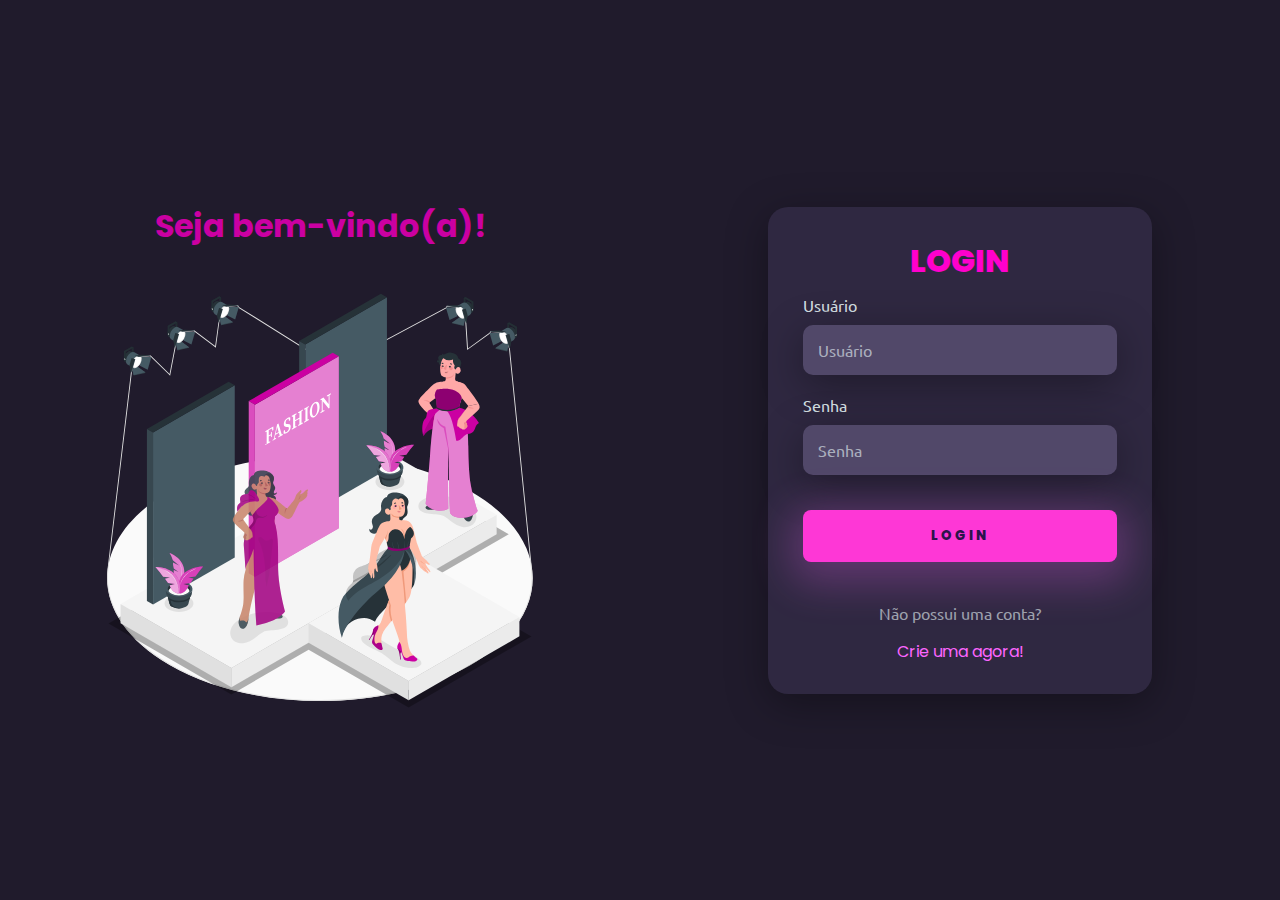
==== index.html @ 5f413c26 "commit inicial" ====
<!DOCTYPE html>
<html lang="pt-BR">

<head>
    <meta charset="UTF-8">
    <meta http-equiv="X-UA-Compatible" content="IE=edge">
    <meta name="viewport" content="width=device-width, initial-scale=1.0">
    <title>Tudo pra Elas | Login</title>
    <link rel="stylesheet" href="style.css">
    <link rel="shortcut icon" href="img/login.jpg" >
</head>

<body>
    <section class="main">
        <div class="left">
            <h1>Seja bem-vindo(a)!</h1>
            <img src="img/catwalk-animate.svg" alt="animate" class="login-img">
        </div>
        <div class="right">
            <div class="card-login">
                <h1>LOGIN</h1>
                <div class="textfield">
                    <label for="usuario">Usuário</label>
                    <input type="text" name="usuario" placeholder="Usuário">
                </div>
                <div class="textfield">
                    <label for="senha">Senha</label>
                    <input type="text" name="senha" placeholder="Senha">
                </div>
                <button class="btn-login">Login</button>
                <p>Não possui uma conta?</p>
                <a href="cadastro.html">Crie uma agora!</a>
            </div>
        </div>
    </section>
</body>

</html>
---- style.css ----
@import url('https://fonts.googleapis.com/css2?family=Ubuntu:wght@400;500;700&display=swap');
@import url('https://fonts.googleapis.com/css2?family=Poppins:wght@200;300;400;500;600;700;800;900&display=swap');

body {
    margin: 0;
}

body * {
    box-sizing: border-box;
}

.main {
    width: 100vw;
    height: 100vh;
    background-color: #201b2c;
    display: flex;
    justify-content: center;
    align-items: center;
}

.left {
    width: 50vw;
    height: 100vh;
    display: flex;
    flex-direction: column;
    justify-content: center;
    align-items: center;
}

.left > h1 {
    color: #cb00a2;
    font-family: 'Poppins';
}

.login-img {
    width: 35vw;
}

.right {
    width: 50vw;
    height: 100vh;
    display: flex;
    justify-content: center;
    align-items: center; 
}

.card-login {
    width: 60%;
    display: flex;
    flex-direction: column;
    justify-content: center;
    align-items: center;
    padding: 30px 35px; /* Eixo y e Eixo X */
    background-color: #2f2841;
    border-radius: 20px;
    box-shadow: 0 10px 40px #00000056
}

.card-login > h1 {
    color: rgb(255, 0, 204);
    font-weight: 800;
    margin: 0;
    font-family: 'Poppins';
}

.textfield {
    width: 100%;
    margin: 10px;
    display: flex;
    flex-direction: column;
    align-items: flex-start;
    justify-content: center;
    font-family: 'Ubuntu';
}

.textfield > input {
    width: 100%;
    border: none;
    border-radius: 10px;
    padding: 15px;
    background-color: #514869;
    color: #f0ffffde;
    font-size: 12pt;
    box-shadow: 0 10px 40px #00000056;
    outline: none;
    box-sizing: border-box;
    font-family: 'Ubuntu';
}

.textfield > label {
    color: #f0ffffde;
    margin-bottom: 10px;
}

.textfield > input::placeholder {
    color: #f0ffff94;
}

.btn-login {
    width: 100%;
    padding: 16px 0;
    margin: 25px;
    border: none;
    border-radius: 8px;
    outline: none;
    text-transform: uppercase;
    font-weight: 800;
    letter-spacing: 3px;
    font-family: 'Poppins';
    color: #2b134b;
    background-color: #fe37d6;
    cursor: pointer;
    box-shadow: 0 10px 40px 12px rgba(250, 100, 255, 0.234) ;
}

.card-login > p {
    font-family: 'Ubuntu';
    color: #f0ffff94;
}

.card-login > a {
    text-decoration: none;
    color: #fc66ff;
    font-family: 'Poppins';
    font-weight: 400;
}

@media only screen and (max-width: 950px){

    .card-login {
        width: 85%;
    }

}

@media only screen and (max-width: 950px){

    .main {
        flex-direction: column;
    }

    .left > h1 {
        display: none;
    }

    .left {
        width: 100%;
        height: auto;
    }

    .right {
        width: 100%;
        height: auto;
    }

    .login-img {
        width: 50vw;
    }

    .card-login {
        width: 90%;
    } 
    
}
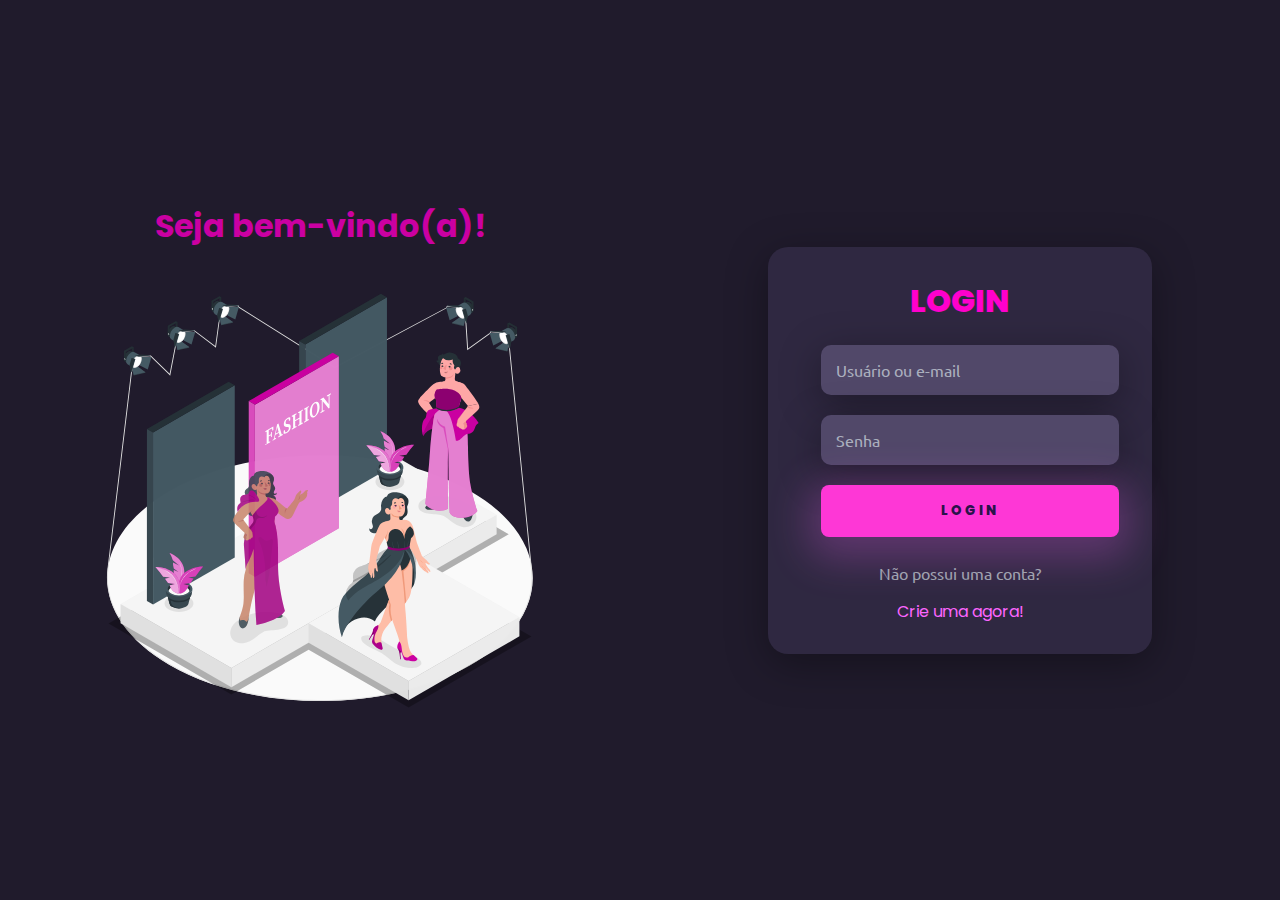
==== commit b2b9e844: "Add files via upload" ====
--- a/index.html
+++ b/index.html
@@ -6,7 +6,7 @@
     <meta http-equiv="X-UA-Compatible" content="IE=edge">
     <meta name="viewport" content="width=device-width, initial-scale=1.0">
     <title>Tudo pra Elas | Login</title>
-    <link rel="stylesheet" href="style.css">
+    <link rel="stylesheet" href="index.css">
     <link rel="shortcut icon" href="img/login.jpg" >
 </head>
 
@@ -14,20 +14,23 @@
     <section class="main">
         <div class="left">
             <h1>Seja bem-vindo(a)!</h1>
-            <img src="img/catwalk-animate.svg" alt="animate" class="login-img">
+            <img src="img/login-img.svg" alt="animate" class="login-img">
         </div>
         <div class="right">
             <div class="card-login">
                 <h1>LOGIN</h1>
-                <div class="textfield">
-                    <label for="usuario">Usuário</label>
-                    <input type="text" name="usuario" placeholder="Usuário">
-                </div>
-                <div class="textfield">
-                    <label for="senha">Senha</label>
-                    <input type="text" name="senha" placeholder="Senha">
-                </div>
-                <button class="btn-login">Login</button>
+                <form method="get">
+                    <div class="textfield">
+                        <label for="usurario"></label>
+                        <input type="text" placeholder="Usuário ou e-mail"    required>
+                    </div>
+                    
+                    <div class="textfield">  
+                        <label for="senha"></label>
+                        <input type="text" placeholder="Senha" required>
+                    </div>
+                    <button class="btn-login">LOGIN</button>
+                </form>
                 <p>Não possui uma conta?</p>
                 <a href="cadastro.html">Crie uma agora!</a>
             </div>
@@ -35,4 +38,4 @@
     </section>
 </body>
 
-</html>+</html>
--- a/index.css
+++ b/index.css
@@ -0,0 +1,164 @@
+@import url('https://fonts.googleapis.com/css2?family=Ubuntu:wght@400;500;700&display=swap');
+@import url('https://fonts.googleapis.com/css2?family=Poppins:wght@200;300;400;500;600;700;800;900&display=swap');
+
+body {
+    margin: 0;
+}
+
+body * {
+    box-sizing: border-box;
+}
+
+.main {
+    width: 100vw;
+    height: 100vh;
+    background-color: #201b2c;
+    display: flex;
+    justify-content: center;
+    align-items: center;
+}
+
+.left {
+    width: 50vw;
+    height: 100vh;
+    display: flex;
+    flex-direction: column;
+    justify-content: center;
+    align-items: center;
+}
+
+.left > h1 {
+    color: #cb00a2;
+    font-family: 'Poppins';
+}
+
+.login-img {
+    width: 35vw;
+}
+
+.right {
+    width: 50vw;
+    height: 100vh;
+    display: flex;
+    justify-content: center;
+    align-items: center; 
+}
+
+.card-login {
+    width: 60%;
+    display: flex;
+    flex-direction: column;
+    justify-content: center;
+    align-items: center;
+    padding: 30px 35px; /* Eixo y e Eixo X */
+    background-color: #2f2841;
+    border-radius: 20px;
+    box-shadow: 0 10px 40px #00000056
+}
+
+.card-login > h1 {
+    color: rgb(255, 0, 204);
+    font-weight: 800;
+    margin: 0;
+    font-family: 'Poppins';
+}
+
+.textfield {
+    width: 100%;
+    margin: 10px;
+    display: flex;
+    flex-direction: column;
+    align-items: flex-start;
+    justify-content: center;
+    font-family: 'Ubuntu';
+}
+
+.textfield > input {
+    width: 100%;
+    border: none;
+    border-radius: 10px;
+    padding: 15px;
+    background-color: #514869;
+    color: #f0ffffde;
+    font-size: 12pt;
+    box-shadow: 0 10px 40px #00000056;
+    outline: none;
+    box-sizing: border-box;
+    font-family: 'Ubuntu';
+}
+
+.textfield > label {
+    color: #f0ffffde;
+    margin-bottom: 10px;
+}
+
+.textfield > input::placeholder {
+    color: #f0ffff94;
+}
+
+.btn-login {
+    width: 100%;
+    padding: 16px 0;
+    margin: 25px;
+    border: none;
+    border-radius: 8px;
+    outline: none;
+    font-weight: 800;
+    letter-spacing: 3px;
+    font-family: 'Poppins';
+    color: #2b134b;
+    background-color: #fe37d6;
+    cursor: pointer;
+    box-shadow: 0 10px 40px 12px rgba(250, 100, 255, 0.234) ;
+    margin: 10px;
+}
+
+.card-login > p {
+    font-family: 'Ubuntu';
+    color: #f0ffff94;
+}
+
+.card-login > a {
+    text-decoration: none;
+    color: #fc66ff;
+    font-family: 'Poppins';
+    font-weight: 400;
+}
+
+@media only screen and (max-width: 950px){
+
+    .card-login {
+        width: 85%;
+    }
+
+}
+
+@media only screen and (max-width: 950px){
+
+    .main {
+        flex-direction: column;
+    }
+
+    .left > h1 {
+        display: none;
+    }
+
+    .left {
+        width: 100%;
+        height: auto;
+    }
+
+    .right {
+        width: 100%;
+        height: auto;
+    }
+
+    .login-img {
+        width: 50vw;
+    }
+
+    .card-login {
+        width: 90%;
+    } 
+    
+}
